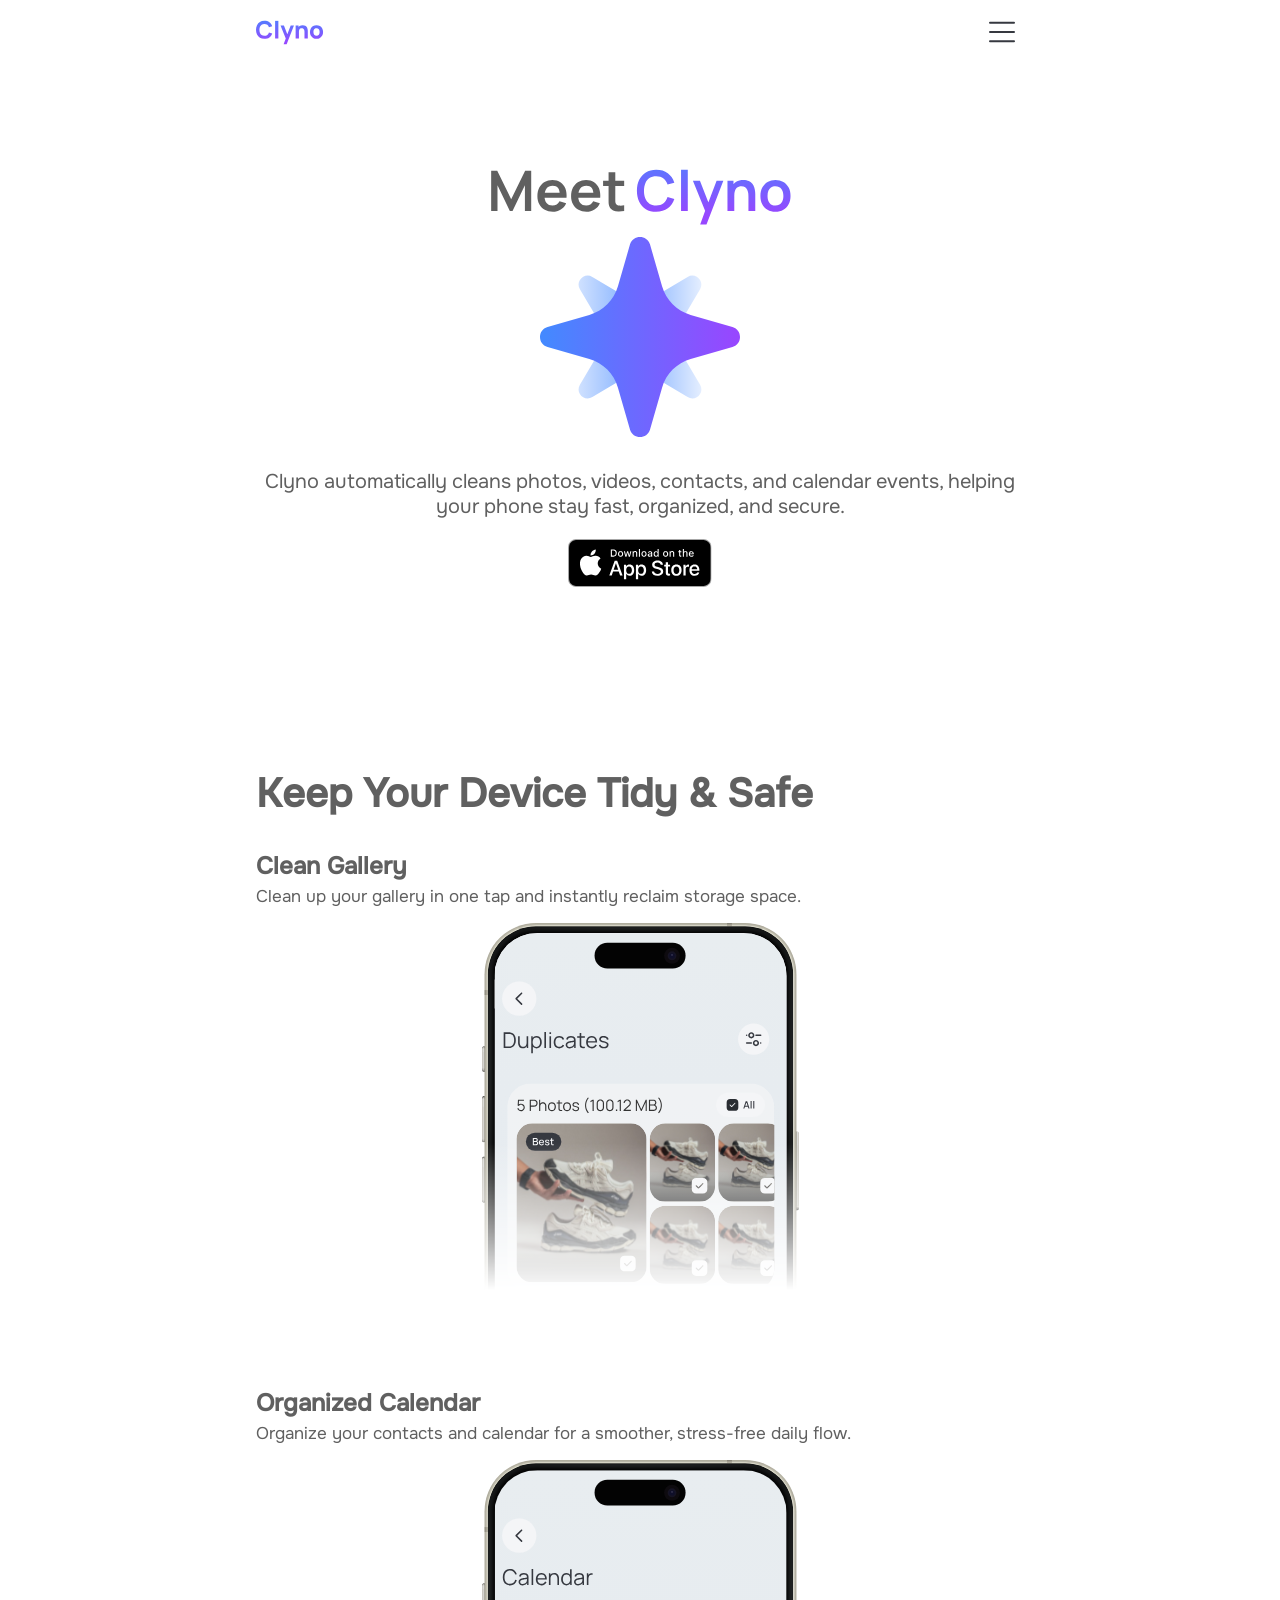
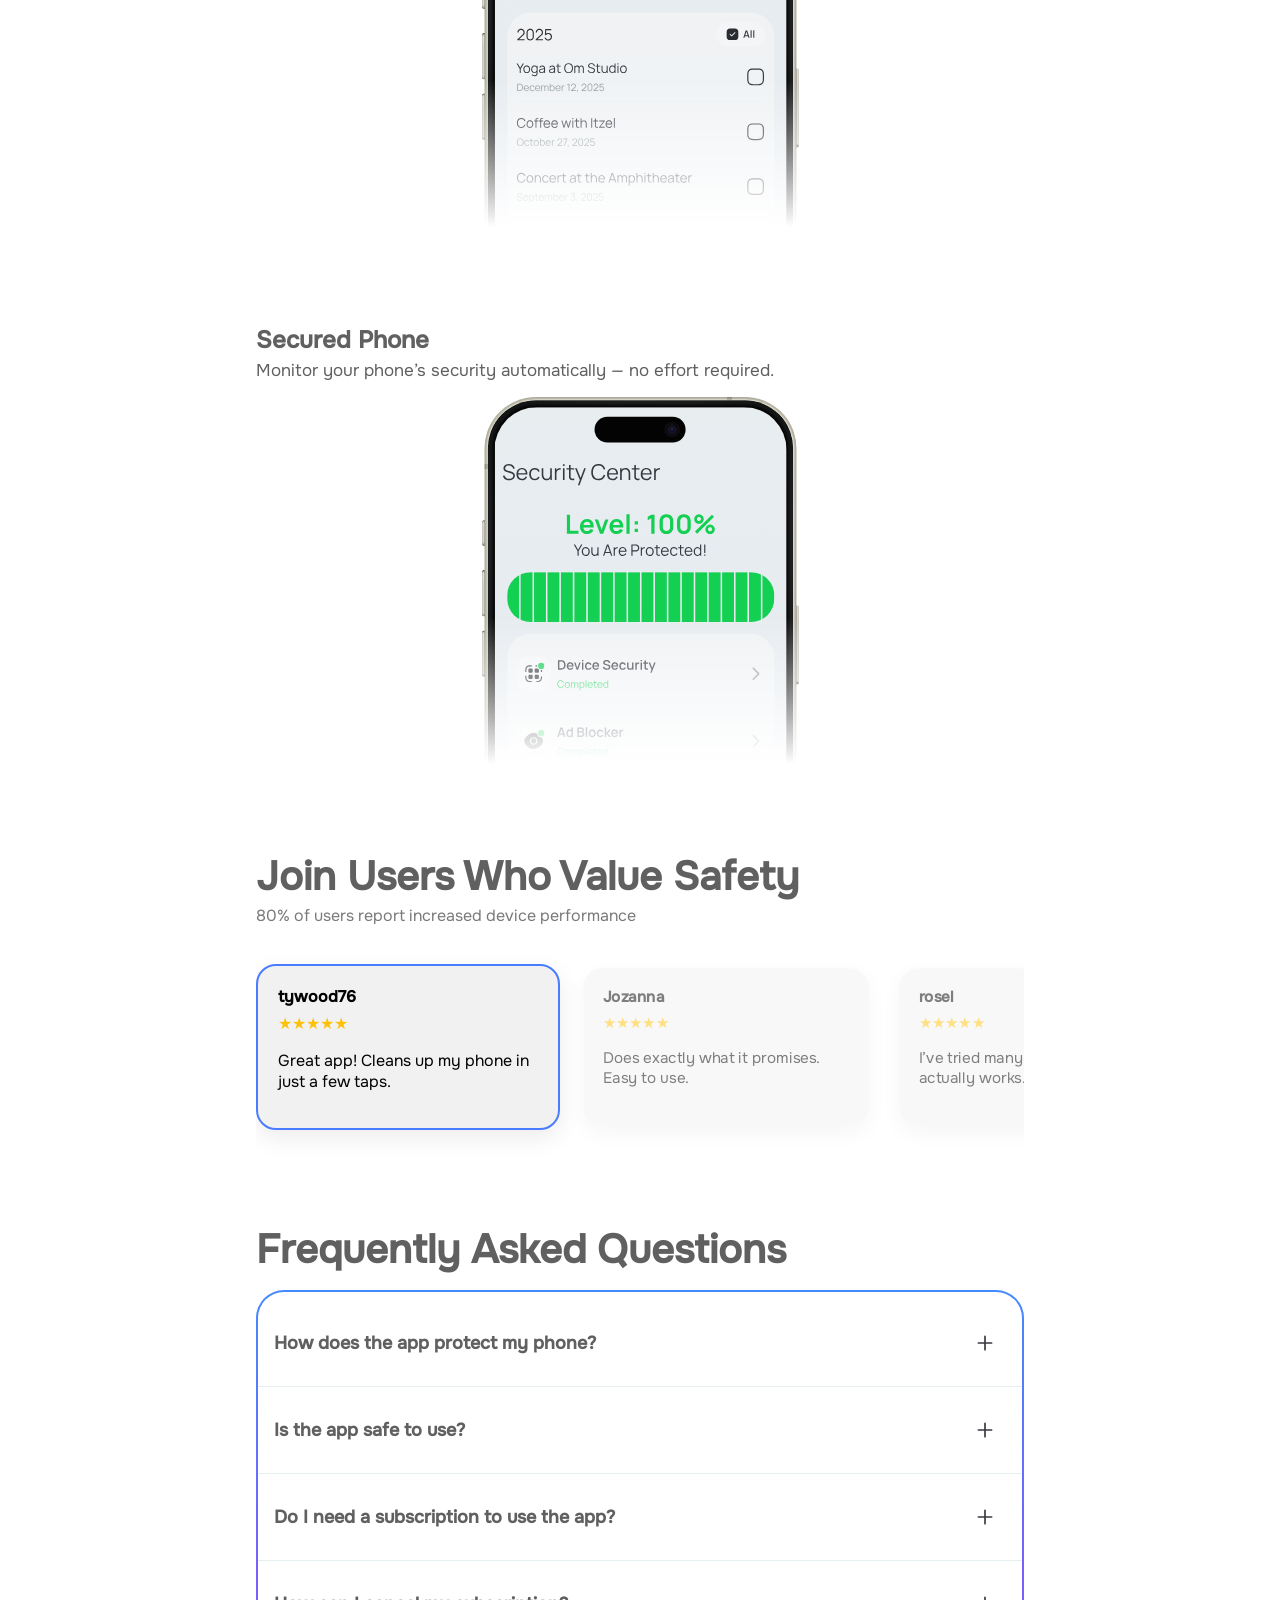
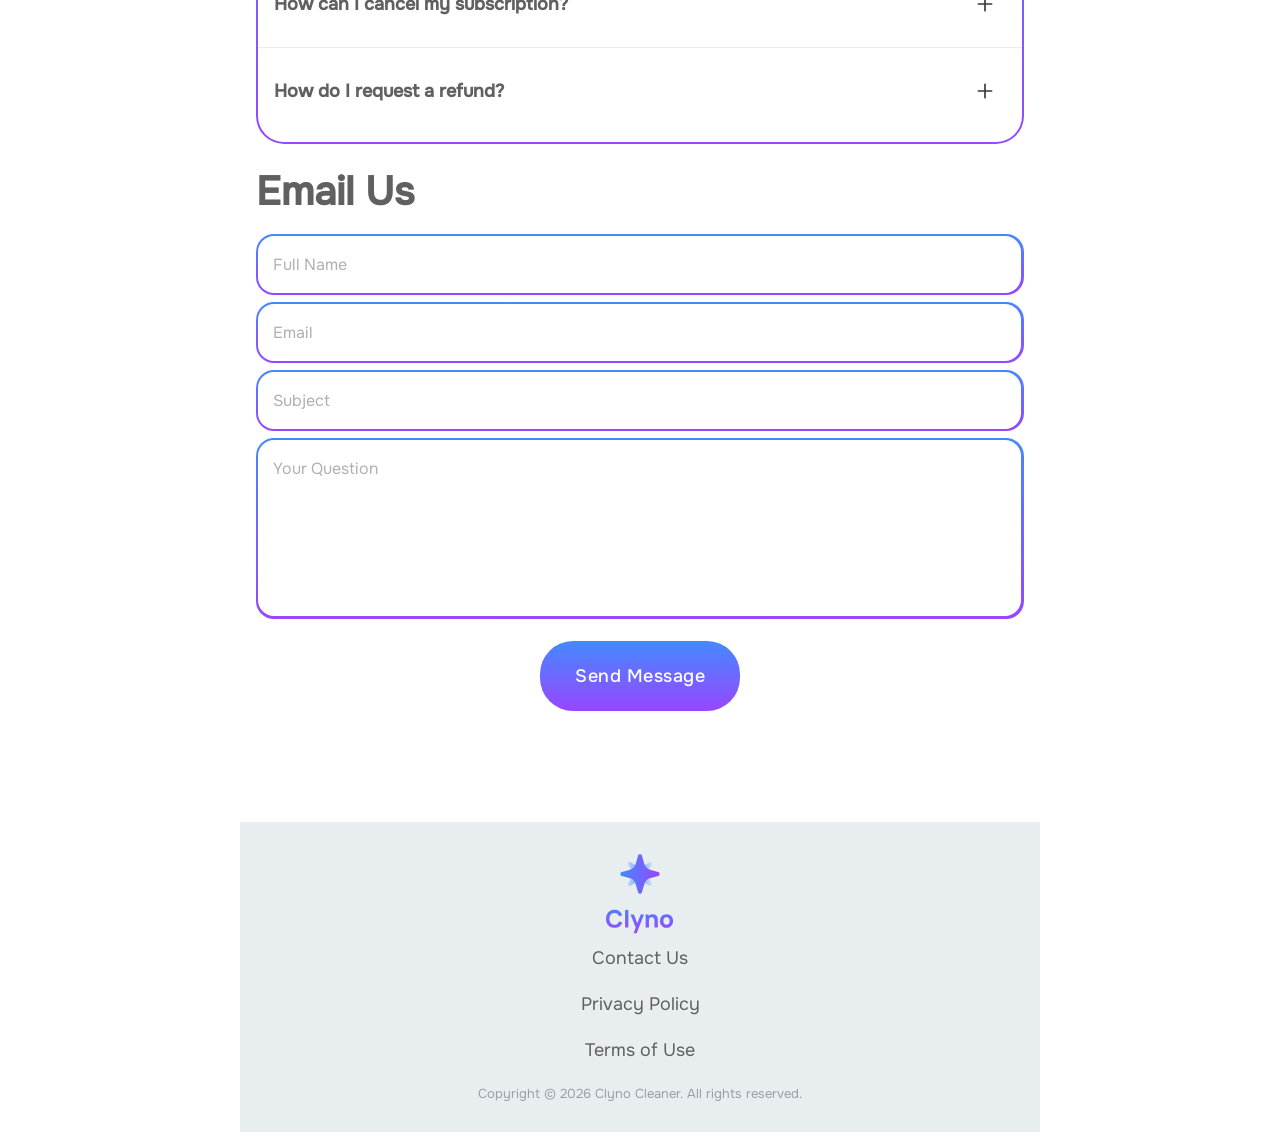
==== index.html @ b4e62237 "Add files via upload" ====
<!doctype html>
<html lang="en">

<head>
    <meta charset="UTF-8">
    <meta name="viewport"
        content="width=device-width, user-scalable=no, initial-scale=1.0, maximum-scale=1.0, minimum-scale=1.0">
    <meta http-equiv="X-UA-Compatible" content="ie=edge">
    <link rel="stylesheet" href="css/style.css">
    <title>Clyno</title>
    <link rel="icon" type="image/svg" href="assets/img/applogo_clyno.svg">
</head>

<body>
    <header class="header header-home">
        <div class="container">
            <div class="header-content">
                <a href="index.html" class="logo">
                    <img src="assets/img/Logo.svg" alt="logo">   
                </a>
                <div class="navigation-panel">
                    <nav class="nav">
                        <div class="nav-header">
                            
                          <span class="nav-cross" id="close-nav">
                                <img width="44" height="44" viewBox="0 0 44 44" fill="none"
                                                    src="assets/img/close-nav.svg">
                            </span>
                        </div>

                        <div class="nav-inner">
                            <ul class="nav-list">
                                <li><a href="#FAQ">Frequently Asked Questions</a></li>
                                <li><a href="#Informations">How Does It Work?</a></li>
                                <li><a href="#EmailUs">Contact Us</a></li>
                                <li><a href="clyno_privacy.html">Privacy Policy</a></li>
                                <li><a href="clyno_terms.html">Terms of Use</a></li>
                            </ul>
                        </div>
                    </nav>
                        <div class="nav-overlay" id="nav-overlay"></div>
                        <div class="nav-sandwich" id="nav-sandwich">
                        <img width="32" height="32" viewBox="0 0 32 32" fill="none"
                                src="assets/img/menu-icon-app.svg">
                        </div>
                </div>
            </div>
        </div>
    </header>
    
    <main class="main">
            <div class="container">
                <div class="main-content">
                    <div class="main-banner">
                        
                        <div class="main-banner-img">
                            <img src="assets/img/headline.svg" alt="iphone-img">
                            <img width="224" height="224" src="assets/img/icon-clyno.svg" alt="main-icon-img">
                        </div>
                        <p class="main-description">
                            Clyno automatically cleans photos, videos, contacts, and calendar events, helping your phone stay fast, organized, and secure.
                        </p>
                       <a href="#EmailUs"><img src="assets/img/Download_on_the_App_Store.svg" alt="iphone-img"></a>
                    </div>
                </div>
            </div>
        </main>
        
        <section class="info-bloсk" id="Informations">
            <div class="container">
                
                <div class="info-bloсk-content">
                    <h2 class="section-title">
                        Keep Your Device Tidy & Safe
                    </h2>
                    <div class="info-bloсk-list">                       
                        
                            <div class="info-bloсk-card-text">
                                <h3 class="section-subtitle">
                                    Clean Gallery
                                </h3>
                             Clean up your gallery in one tap and instantly reclaim storage space.
                            </div>
                        <div class="info-bloсk-card">
                            
                            <div class="image-info">
                                <img src="assets/img/iPhone-1.svg" alt="">
                            </div>
                        
                            
                        </div>
                                                                   
                    </div>
                </div>
            </div>
        </section>
<section class="info-bloсk">
            <div class="container">
                
                <div class="info-bloсk-content">
                    
                    <div class="info-bloсk-list">                       
                        
                            <div class="info-bloсk-card-text">
                                <h3 class="section-subtitle">
                                    Organized Calendar
                                </h3>
                             Organize your contacts and calendar for a smoother, stress-free daily flow.
                            </div>
                        <div class="info-bloсk-card">
                            
                            <div class="image-info">
                                <img src="assets/img/iPhone-2.svg" alt="img">
                            </div>
                        
                            
                        </div>
                                                                   
                    </div>
                </div>
            </div>
        </section>
<section class="info-bloсk">
            <div class="container">
                
                <div class="info-bloсk-content">
                    
                    <div class="info-bloсk-list">                       
                        
                            <div class="info-bloсk-card-text">
                                <h3 class="section-subtitle">
                                    Secured Phone
                                </h3>
                             Monitor your phone’s security automatically — no effort required.
                            </div>
                        <div class="info-bloсk-card">
                            
                            <div class="image-info">
                                <img src="assets/img/iPhone-3.svg" alt="img">
                            </div>
                        
                            
                        </div>
                                                                   
                    </div>
                </div>
            </div>
        </section>
    
    <section class="reviews">
  <div class="container">
    <h2 class="section-title center">Join Users Who Value Safety</h2>
    <p class="reviews-subtitle">80% of users report increased device performance</p>

    <div class="reviews-slider">
      <div class="review-card active">
        <div class="review-name">tywood76</div>
        <div class="review-stars">★★★★★</div>
        <p>Great app! Cleans up my phone in just a few taps.</p>
      </div>

      <div class="review-card">
        <div class="review-name">Jozanna</div>
        <div class="review-stars">★★★★★</div>
        <p>Does exactly what it promises. Easy to use.</p>
      </div>

      <div class="review-card">
        <div class="review-name">rosel</div>
        <div class="review-stars">★★★★★</div>
        <p>I’ve tried many cleaners — this one actually works.</p>
      </div>
    </div>
  </div>
</section>
    
    
       <section class="faq" id="FAQ">
            <div class="container">
                <div class="faq-content">
                    <h2 class="section-title">
                        Frequently Asked Questions
                    </h2>
                    <div class="faq-frame">
                    <div class="faq-list">
                        <div class="faq-el">
                            <div class="faq-el-head">
                                <div class="faq-el-head-text">
                                    How does the app protect my phone?
                                </div>
                                <div class="faq-el-head-itm">
                                    
                                  <span class="faq-el-head-itm-plus">
  <img src="assets/img/Component-plus.svg" alt="open">
</span>

<span class="faq-el-head-itm-minus">
  <img src="assets/img/Component-minus.svg" alt="close">
</span>
                                    
                                </div>
                            </div>
                            <div class="faq-el-body">
                                <p class="faq-el-text">
                                    It helps protect you from malicious websites, trackers, phishing links, and scam messages. It can also block ads, filter suspicious SMS, and alert you if your email appears in known data leaks.
                                </p>
                            </div>
                        </div>
                        <div class="faq-el">
                            <div class="faq-el-head">
                                <div class="faq-el-head-text">
                                    Is the app safe to use?
                                </div>
                                <div class="faq-el-head-itm">
                                    
                                    <span class="faq-el-head-itm-plus">
  <img src="assets/img/Component-plus.svg" alt="open">
</span>

<span class="faq-el-head-itm-minus">
  <img src="assets/img/Component-minus.svg" alt="close">
</span>
                                    
                                </div>
                            </div>
                            <div class="faq-el-body">
                                <p class="faq-el-text">
                                    AdBlock reduces ads and trackers while you browse (usually in Safari and supported apps). This can make pages load faster, use less data, and feel cleaner overall.
                                </p>
                            </div>
                        </div>
                        
                        <div class="faq-el">
                            <div class="faq-el-head">
                                <div class="faq-el-head-text">
                                    Do I need a subscription to use the app?
                                </div>
                                <div class="faq-el-head-itm">
                                    
                                    <span class="faq-el-head-itm-plus">
  <img src="assets/img/Component-plus.svg" alt="open">
</span>

<span class="faq-el-head-itm-minus">
  <img src="assets/img/Component-minus.svg" alt="close">
</span>
                                    
                                </div>
                            </div>
                            <div class="faq-el-body">
                                <p class="faq-el-text">
                                    Web Shield uses secure DNS to block known dangerous or fraudulent domains before they load. This adds an extra layer of protection against phishing sites, malware pages, and tracking—often across more apps than a standard browser-only blocker.
                                </p>
                            </div>
                        </div>

                        <div class="faq-el">
                            <div class="faq-el-head">
                                <div class="faq-el-head-text">
                                   How can I cancel my subscription?
                                </div>
                                <div class="faq-el-head-itm">
                                    
                                    <span class="faq-el-head-itm-plus">
  <img src="assets/img/Component-plus.svg" alt="open">
</span>

<span class="faq-el-head-itm-minus">
  <img src="assets/img/Component-minus.svg" alt="close">
</span>
                                    
                                </div>
                            </div>
                            <div class="faq-el-body">
                                <p class="faq-el-text">
                                    Yes. It provides practical tips like reducing background activity, adjusting location and notification settings, optimizing brightness, and checking which apps drain battery the most—so you can improve battery life without sacrificing usability.
                                </p>
                            </div>
                        </div>
                        
                        <div class="faq-el">
                            <div class="faq-el-head">
                                <div class="faq-el-head-text">
                                    How do I request a refund?
                                </div>
                                <div class="faq-el-head-itm">
                                    
                                    <span class="faq-el-head-itm-plus">
  <img src="assets/img/Component-plus.svg" alt="open">
</span>

<span class="faq-el-head-itm-minus">
  <img src="assets/img/Component-minus.svg" alt="close">
</span>
                                    
                                </div>
                            </div>
                            
                            <div class="faq-el-body">
                                <p class="faq-el-text">
                                    The SMS filter detects patterns commonly used in scam texts (phishing links, fake delivery notices, urgent payment requests) and moves suspicious messages to a separate folder or marks them as spam. You stay in control and can review anything filtered to avoid missing important messages.
                                </p>
                            </div>
                        </div>
                        
                    </div>
                        </div>
                </div>
            </div>
        </section>
        
        <section class="form-block" id="EmailUs">
            <div class="container">
                <h2 class="section-title-forms">
                    Email Us
                </h2>
                
                <form action="https://api.web3forms.com/submit" class="form" method="POST">
                    <input type="hidden" name="access_key" value="e2d51419-b188-4bff-a0ec-0d081d040e4e">
                    <input type="hidden" name="redirect" value="https://web3forms.com/success" />
                    <div class="form-group">
                        <input type="text" name="name" placeholder="Full Name" required>
                    </div>
                    <div class="form-group">
                        <input type="email" name="email" placeholder="Email" required>
                    </div>
                    <div class="form-group">
                        <input type="text" name="title" placeholder="Subject" required>
                    </div>
                    <div class="form-group">
                        <textarea name="description" placeholder="Your Question" required></textarea>
                    </div>
                    <div class="form-button">
                        <button type="submit">Send Message</button>
                    </div>
                </form>
                
            </div>
        </section>
        
        <footer class="footer">
            <div class="container-footer">
                <div class="footer-content">
                    <a href="index.html" class="logo">
                        <img src="assets/img/applogo_clyno.svg" alt="logo">
                        
                    </a>
                    <a href="index.html" class="logo">
                    <img src="assets/img/Logo.svg" alt="logo">
                        </a>
                    <nav class="footer-nav">
                        <ul class="footer-list">
                            <li><a href="#form">Contact Us</a></li>
                            <li><a href="clyno_privacy.html">Privacy Policy</a></li>
                            <li><a href="clyno_terms.html">Terms of Use</a></li>
                        </ul>
                    </nav>
                    
                </div>
                <div class="copy-text">
                    Copyright © <script>document.write(new Date().getFullYear());</script> Clyno Cleaner. All rights reserved.
                </div>
            </div>
        </footer>
        
    


    <script src="https://code.jquery.com/jquery-3.7.1.js"
        integrity="sha256-eKhayi8LEQwp4NKxN+CfCh+3qOVUtJn3QNZ0TciWLP4=" crossorigin="anonymous"></script>
    <script src="https://web3forms.com/client/script.js" async defer></script>
    <script src="js/main.js"></script>
</body>
</html>
---- css/style.css ----
@import "../assets/font/stylesheet.css";

@font-face {
  font-family: 'Onest';
  src: url('../assets/font/Onest-Regular.woff2') format('woff2');
  font-weight: 400;
  font-style: normal;
}

@font-face {
  font-family: 'Onest';
  src: url('../assets/font/Onest-Medium.woff2') format('woff2');
  font-weight: 500;
  font-style: normal;
}

h1, h2, h3, h4, h5, h6, .main-title, .section-title {
    font-weight: 700; 
}

p, span, li, a, input, textarea {
    font-weight: 400; 
}

:root {
  --color-primary: #FFFFFF;

}

*{
  padding: 0;
  text-decoration: none;
  list-style-type: none;
  outline: none;
  border: none;
  font-family: "Onest", sans-serif;
}

body{
  
}

html, body {
  font-family: "Onest", sans-serif;
  -webkit-font-smoothing: antialiased;
  -moz-osx-font-smoothing: grayscale;
}

.container{
  max-width: 768px;
  padding: 0 16px;
  margin: 0 auto;
}

.header{
  width: 100%;
  position: fixed;
  left: 0;
  top: 0;
  padding: 10px 0;
  z-index: 10;
  transition: .3s;
}

.header.header-home.scroll{
  
  box-shadow: 0px 15px 50px -12px rgba(0, 0, 0, 0.1);
}

.header.scroll{
  background: #fff;
  box-shadow: 0px 15px 50px -12px rgba(0, 0, 0, 0.1);
}

.header-content{
  display: flex;
  justify-content: space-between;
}

.logo{
  color: white;
  display: flex;
  gap: 8px;
  align-items: center;
}

.logo img{
  display: block;
  width="44"; 
    height="44";
}

.nav {
  position: fixed;
  top: 0;
  right: 0;
  width: 75%;
  max-width: 380px;
  height: 100vh;
  background: linear-gradient(180deg, #4489FF, #9747FF);
  z-index: 1001;
  transform: translateX(100%);
  transition: transform 0.3s ease;
}

.nav-inner {
    padding: 250px 20px;
    text-align: center;
}


.nav.active {
    transform: translateX(0);
    }

.nav-header {
    display: flex;
    align-items: center;
    justify-content: space-between;
    padding: 16px 20px;
    }

.nav-cross {
    background: none;
    border: none;
    padding: 0;
    cursor: pointer;
}

.nav-cross img {
    width: 32px;
    height: 32px;
}

.nav .primary-btn{
  width: 246px;
  height: 60px;
  font-size: 14px;
  font-style: normal;
  font-weight: 500;
  line-height: 24px;
  text-transform: uppercase;
  border-radius: 20px;
}

.nav-list {
    text-align: left;
    list-style: none;
    padding: 0;
    margin: 0;
}

.nav-list li {
    margin-bottom: 24px;
}

.nav-list a {
    font-size: 24px;
    color: #ffffff;
    text-decoration: none;
}

.nav-sandwich{
  display: flex;
  justify-content: center;
  align-items: center;
  width: 44px;
  height: 44px;
}

.nav-overlay {
  position: fixed;
  inset: 0;
  background: rgba(0, 0, 0, 0.45);
  z-index: 1000;
  opacity: 0;
  visibility: hidden;
  transition: opacity 0.3s ease;
}

.nav-overlay.active {
  opacity: 1;
  visibility: visible;
}

.main {
  position: relative;
  display: flex;
  align-items: center;
  background: var(--color-primary);
  width: 100%;
  height: 82vh;
}

.main-title{
  font-size: 40px;
  font-style: normal;
  font-weight: 700;
  line-height: 40px;
  color: #31515D;
  margin: 60px 10px 16px;
}

.main-description{
  color: #606060;
  font-size: 20px;
  font-style: normal;
  font-weight: 400;
  line-height: normal;
  text-align: center;
}

.main-banner{
  display: flex;
  flex-direction: column;
  align-items: center;
}

.main-banner-img{
 
}

.main-banner-img img{
  display: block;
  width: 100%;
}
.info-bloсk{
    position: relative;
    padding: 28px 0;
    background-color: #FFFFFF;
}

.info-bloсk-list{
  display: flex;
  flex-direction: column;
  gap: 16px;
  margin-top: 32px;
}

.info-bloсk-card{
  
  display: flex;
  flex-direction: column;
  align-items: center;
  max-width: 370px;
  margin: 0 auto;
}

@media (max-width: 768px) {
  .info-bloсk-card {
    max-width: none;   
    margin: 0; 
  }
}


.info-bloсk-card-text{
  color: #606060;
  text-align: left;
  font-size: 17px;
  font-style: normal;
  font-weight: 400;
  line-height: normal;
}

.main-banner-img img{
  display: block;
  width: 100%;
}



.image-info img{
 -webkit-mask-image: linear-gradient(
    to top,
    transparent 0%,
    black 40%
  );
  mask-image: linear-gradient(
    to top,
    transparent 0%,
    black 40%
  );
}

.section-title {
  color: #606060;
  text-align: left;
  font-size: 40px;
  font-style: normal;
  font-weight: 700;
  line-height: 40px;
  margin: 0 auto;
}

.section-subtitle {
  color: #606060;
  text-align: left;
  font-size: 24px;
  font-style: normal;
  font-weight: 700;
  line-height: 40px;
  margin: 0;
}

.section-title-forms{
  width: 100%;
  color: #606060;
  text-align: left;
  font-size: 40px;
  font-style: normal;
  font-weight: 700;
  line-height: 40px;
  margin: 0 auto;
}

.section-title-forms-fql{
  color: #606060;
  text-align: left;
  font-size: 40px;
  font-style: normal;
  font-weight: 700;
  line-height: 40px;
  margin: 0 auto;
}

.reviews {
  padding: 60px 0;
}

.reviews-subtitle {
  text-align: left;
  color: #7a7a7a;
  margin-top: 8px;
  margin-bottom: 8px;
}

.reviews-slider {
  display: flex;
  gap: 16px;
  overflow-x: auto;
  scroll-snap-type: x mandatory;
  -webkit-overflow-scrolling: touch;
  padding: 30px 0;
}

.reviews-slider::-webkit-scrollbar {
  display: none;
}

.review-card {
  min-width: 260px;
  max-width: 270px;
  background: #e2e2e27d;
  border-radius: 20px;
  padding: 20px;
  box-shadow: 0 8px 24px rgba(0,0,0,.08);
  opacity: .5;
  transform: scale(.95);
  transition: .3s ease;
  scroll-snap-align: center;
  cursor: pointer;
}

.review-card.active {
  opacity: 1;
  transform: scale(1);
  border: 2px solid #4a7cff;
}

.review-name {
  font-weight: 600;
}

.review-stars {
  color: #FFC107;
  margin: 6px 0;
}


.faq{
    position: relative;
    padding: 10px 0px 0px;
}

.faq-el-text{
  max-width: 100%;
  color: #606060;
  font-size: 18px;
  font-style: normal;
  font-weight: 400;
  line-height: 22px;
  margin: 16px 0;
}

.faq-el-text:last-child{
  margin-bottom: 0;
}


.faq-frame {
  position: relative;
  padding: 2px; 
  border-radius: 28px;
  background: linear-gradient(180deg, #4489FF, #9747FF);
  margin-top: 20px;
}

.faq-list {
  background: #ffffff;
  border-radius: 26px;
  padding: 8px 0;
  
}


.faq-el {
  padding: 22px 16px;
  cursor: pointer;
}

/* линия между элементами */
.faq-el:not(:last-child) {
  border-bottom: 1px solid #e6eef2;
}

.faq-el-head{
  display: flex;
  justify-content: space-between;
  align-items: center;
  overflow: hidden;
}

.faq-el-body{
  display: none;
}

.faq-el-head-text{
  color: #606060;
  font-size: 18px;
  font-weight: 600;
  line-height: 22px;
}

@media (max-width: 768px) {
  .faq-el-head-text {
    max-width: 300px;
  }
}

.faq-el-head-itm{
  display: flex;
  justify-content: center;
  align-items: center;
  width: 42px;
  height: 42px;
  background: var(--color-primary);
  border-radius: 8.1px;
}

.faq-el.active .faq-el-head-itm{
  background: var(--color-primary);
}

.faq-el-head-itm-minus{
  display: none;
}


.faq-el.active .faq-el-head-itm-plus{
  display: none;
}

.faq-el.active .faq-el-head-itm-minus{
  display: block;
}

.faq-el-head-itm img{
  width: 20px;
  height: 20px;
  display: block;
}

.faq-el {
  cursor: pointer;
}

.faq-el.active .faq-el-body{
  margin-top: 8px;
}

.form-block {
    padding: 28px 0;
   
}

.form {
    display: flex;
    flex-direction: column;
    gap: 7px;
    padding: 8px 0px;
    border-radius: 22px;
    margin-top: 14px;
}

.form-group {
  padding: 2px; 
  border-radius: 18px;
  background: linear-gradient(180deg, #4489FF, #9747FF);
}


.form-group input{
   width: 96%;
  border-radius: 16px;
  background: #ffffff;
  padding: 18px 15px 18px 15px;
  font-size: 16px;
  color: #606060;
  border: none;
  outline: none;
  resize: none; 
}
.form-group textarea {
  width: 96%;
  border-radius: 16px;
  background: #ffffff;
  padding: 18px 15px 18px 15px;
  font-size: 16px;
  color: #606060;
  border: none;
  outline: none;
  resize: none;
  margin-bottom: -4px;
}



.form-group textarea {
    height: 140px;
}

.form-group input::placeholder,
.form-group textarea::placeholder {
  color: #b0b0b0;
  padding: 0;
}


.form-group:focus-within {
  background: linear-gradient(180deg, #4489FF, #9747FF);
}


.form-button button {
  background: linear-gradient(180deg, #4489FF, #9747FF);
    display: flex;
  justify-content: center;
  align-items: center;
  height: 60px;
  padding: 35px;
  color: #FFFFFF;
  font-size: 18px;
  font-weight: 500;
  line-height: 18px;
  letter-spacing: 0.5px;
  text-align: center;
  border-radius: 33px;
  margin: 15px auto;
}

.container-footer{
  max-width: 768px;
  padding: 30px 16px;
  margin: 0 auto;
  background-color: #E8EDF0;
}

.footer-content{
  display: flex;
  flex-direction: column;
  align-items: center;
  gap: 13px;
}

.logo-footer{
 color: black !important;
}

.black{
  color: black !important;
}


.footer {
  padding-top: 60px;
}

.footer-content {
  text-align: center;
}

.footer-nav a {
  color: #7a7a7a;
  font-size: 14px;
}

.copy-text {
  color: #9aa0a6;
  font-size: 13px;
  text-align: center;
}

.footer-list{
    text-align: center;
    list-style: none;
    padding: 0;
    margin: 0;
}

.footer-list li {
    margin-bottom: 24px;
}

.footer-list a {
    font-size: 18px;
    color: #606060;
    text-decoration: none;
}

@media (max-width:380px){
  .main-banner-img {
    max-width: 190px;
  }

  .section-title {
    font-size: 28px;
  }

  .section-title-forms,
  .section-title-forms-fql {
    font-size: 28px;
  }
}

@media (max-width:430px){
.form-group input, 
    .form-group textarea{
    width: 92%
    }
}

@media (max-width:390px){
.form-group input, 
    .form-group textarea{
    width: 91%
    }
}

@media (max-width:375px){
.form-group input, 
    .form-group textarea{
    width: 90.5%
    }
}
@media (min-width: 1024px) {
  .reviews-slider {
    overflow-x: scroll;     /* важно! */
    overflow-y: hidden;
    scrollbar-width: none;
  }

  .reviews-slider::-webkit-scrollbar {
    display: none;
  }

  .review-card {
    
    cursor: pointer;
    transition: .3s ease;
  }

  .review-card:not(.active) {
    opacity: .5;
    transform: scale(.95);
  }

  .review-card.active {
    opacity: 1;
    transform: scale(1);
    border: 2px solid #4a7cff;
  }
}

.section-title--info{
  text-align: center;
  margin-bottom: 32px;
}

.wrapper{
  overflow: hidden;
  padding-top: 94px;
}

.wrapper-home{
  padding: 0;
}

.container-privacy-policy{
  max-width: 768px;
  padding: 0 16px;
  margin: 0 auto;
  color: #606060;
}
.container-terms-of-use{
  max-width: 768px;
  padding: 0 16px;
  margin: 0 auto;
  color: #606060;
}
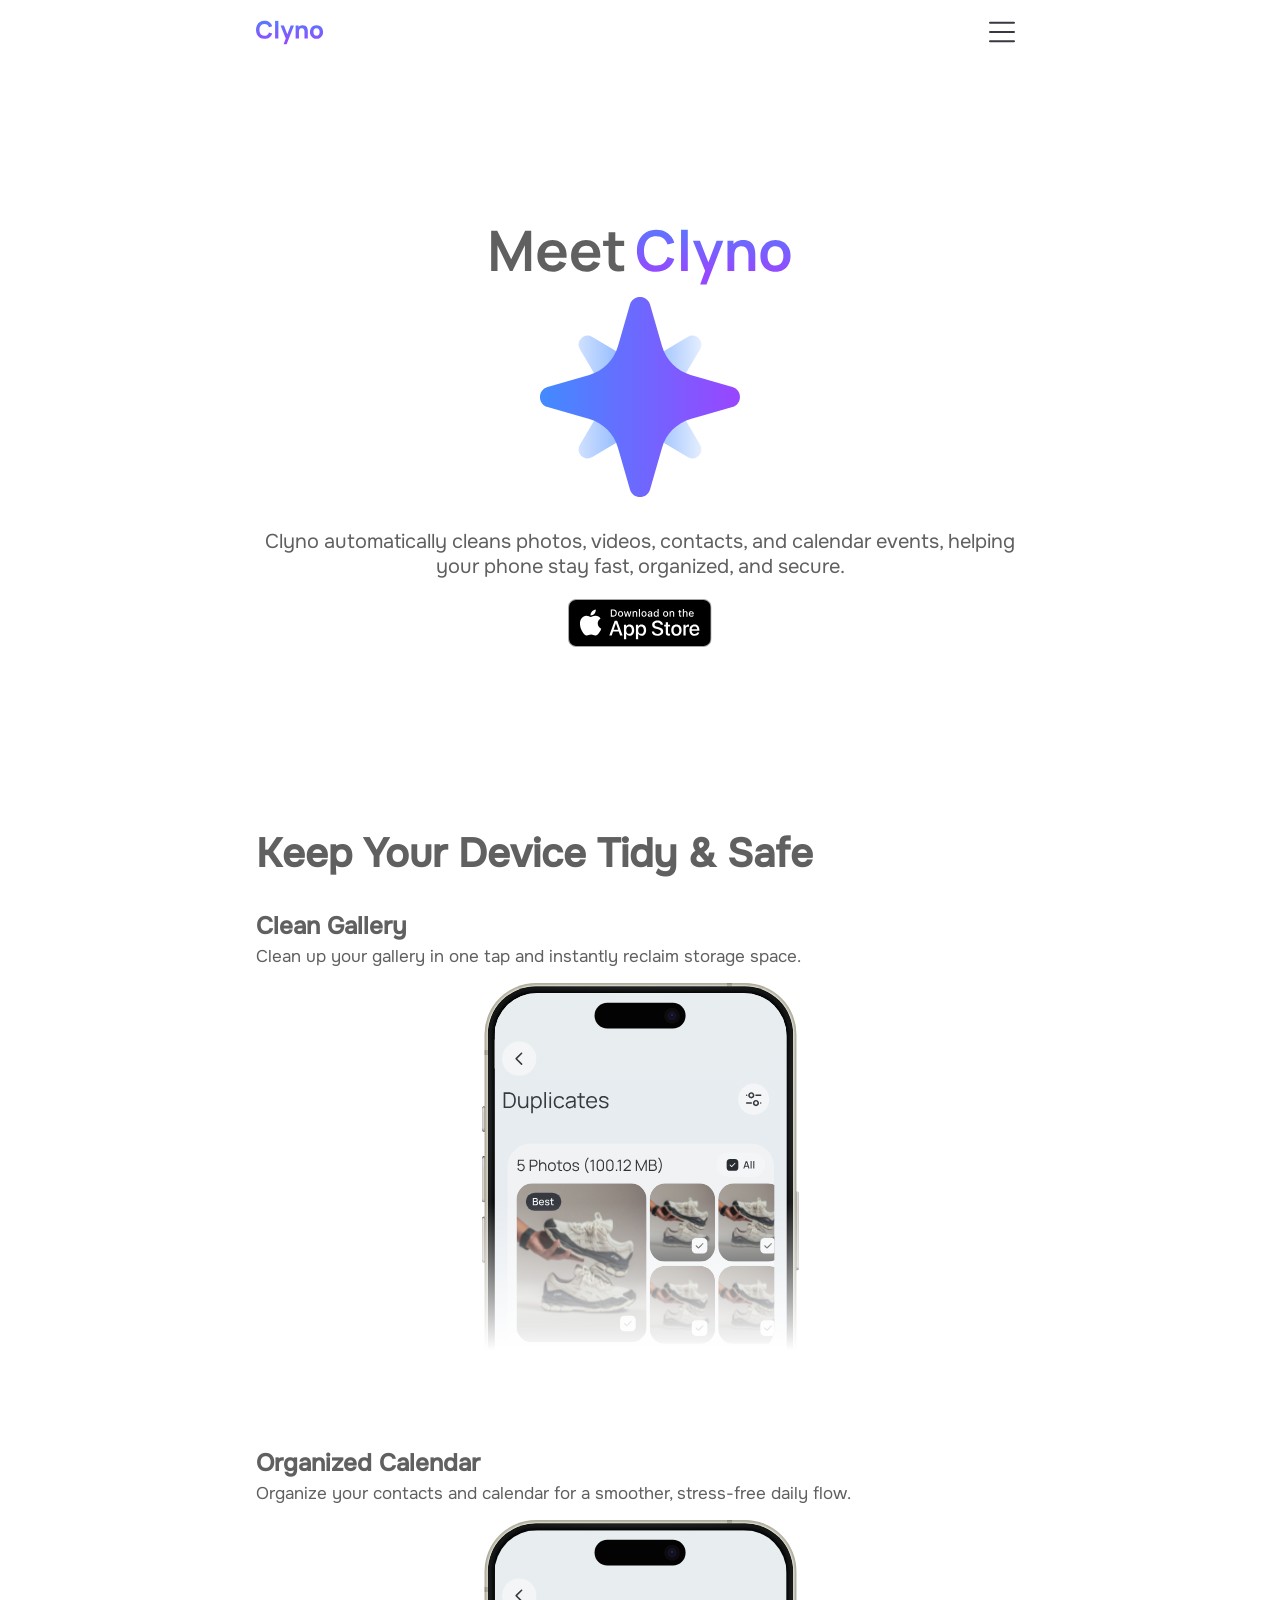
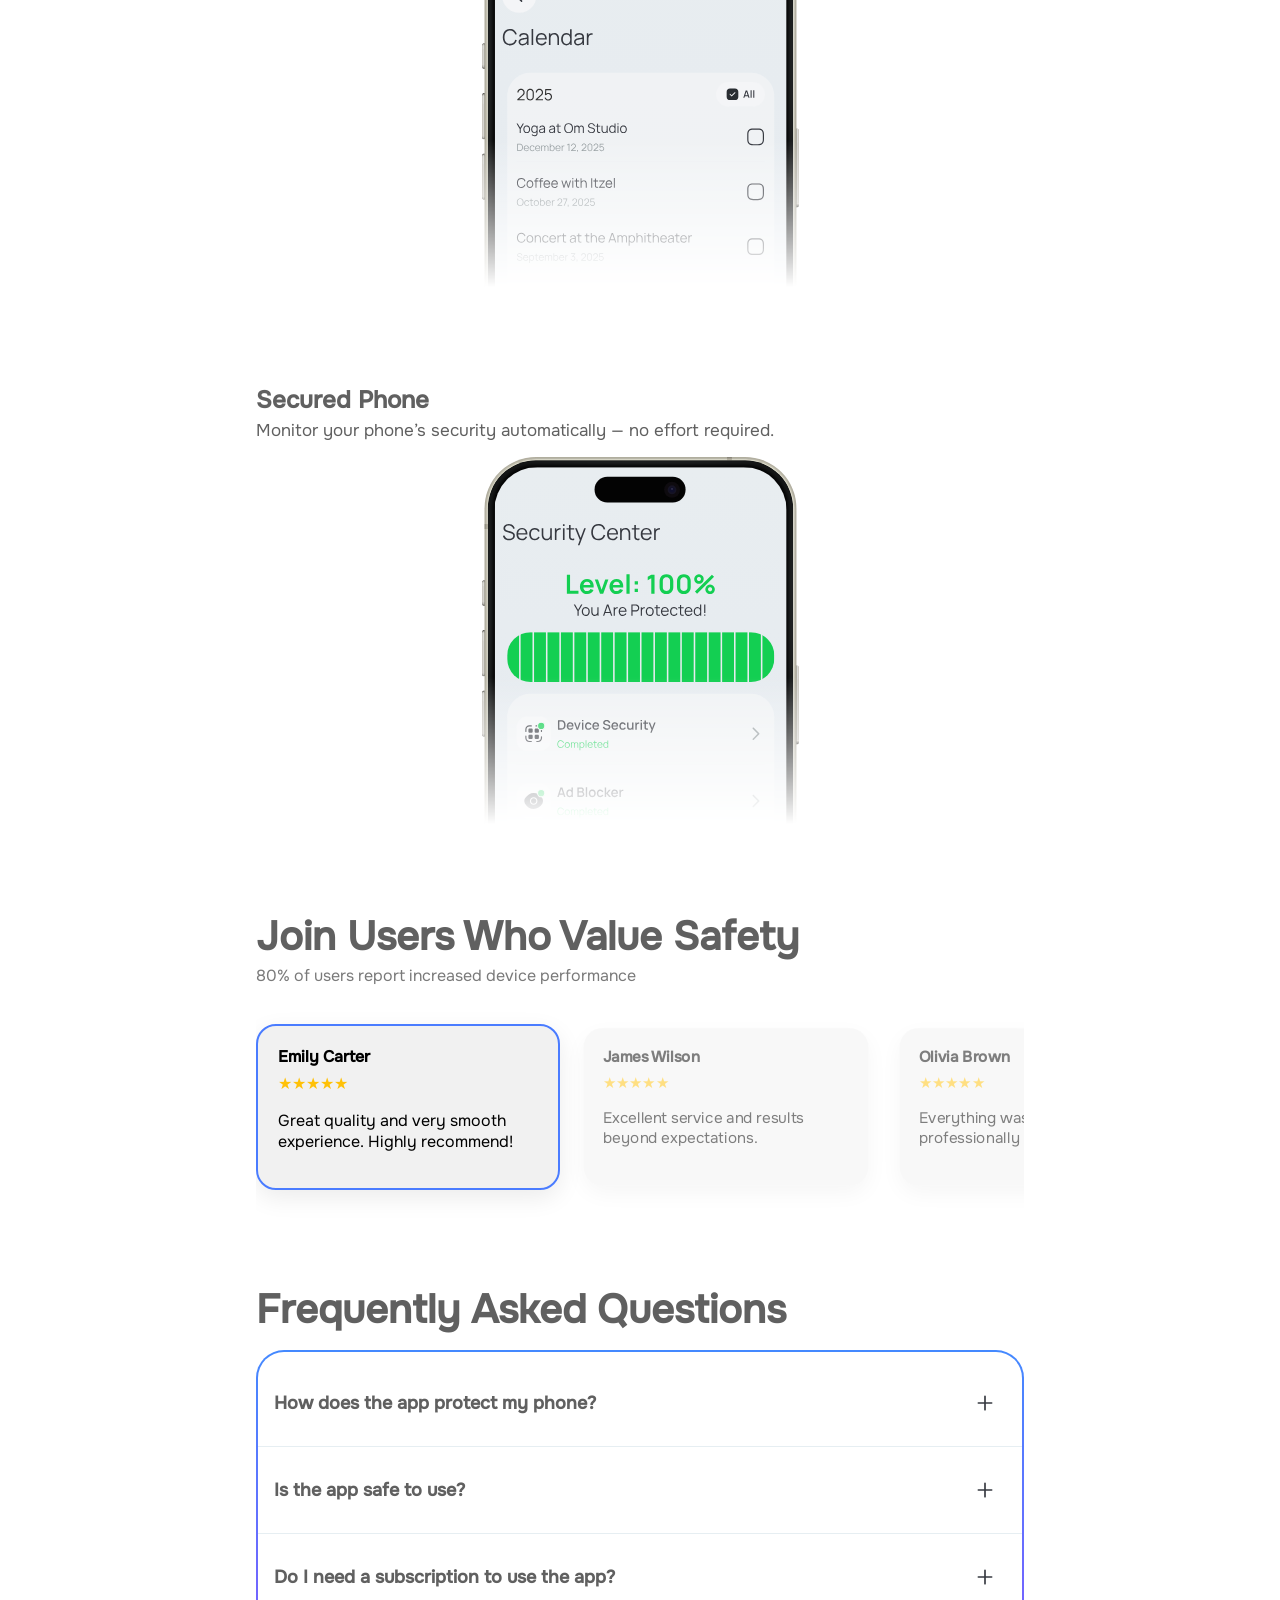
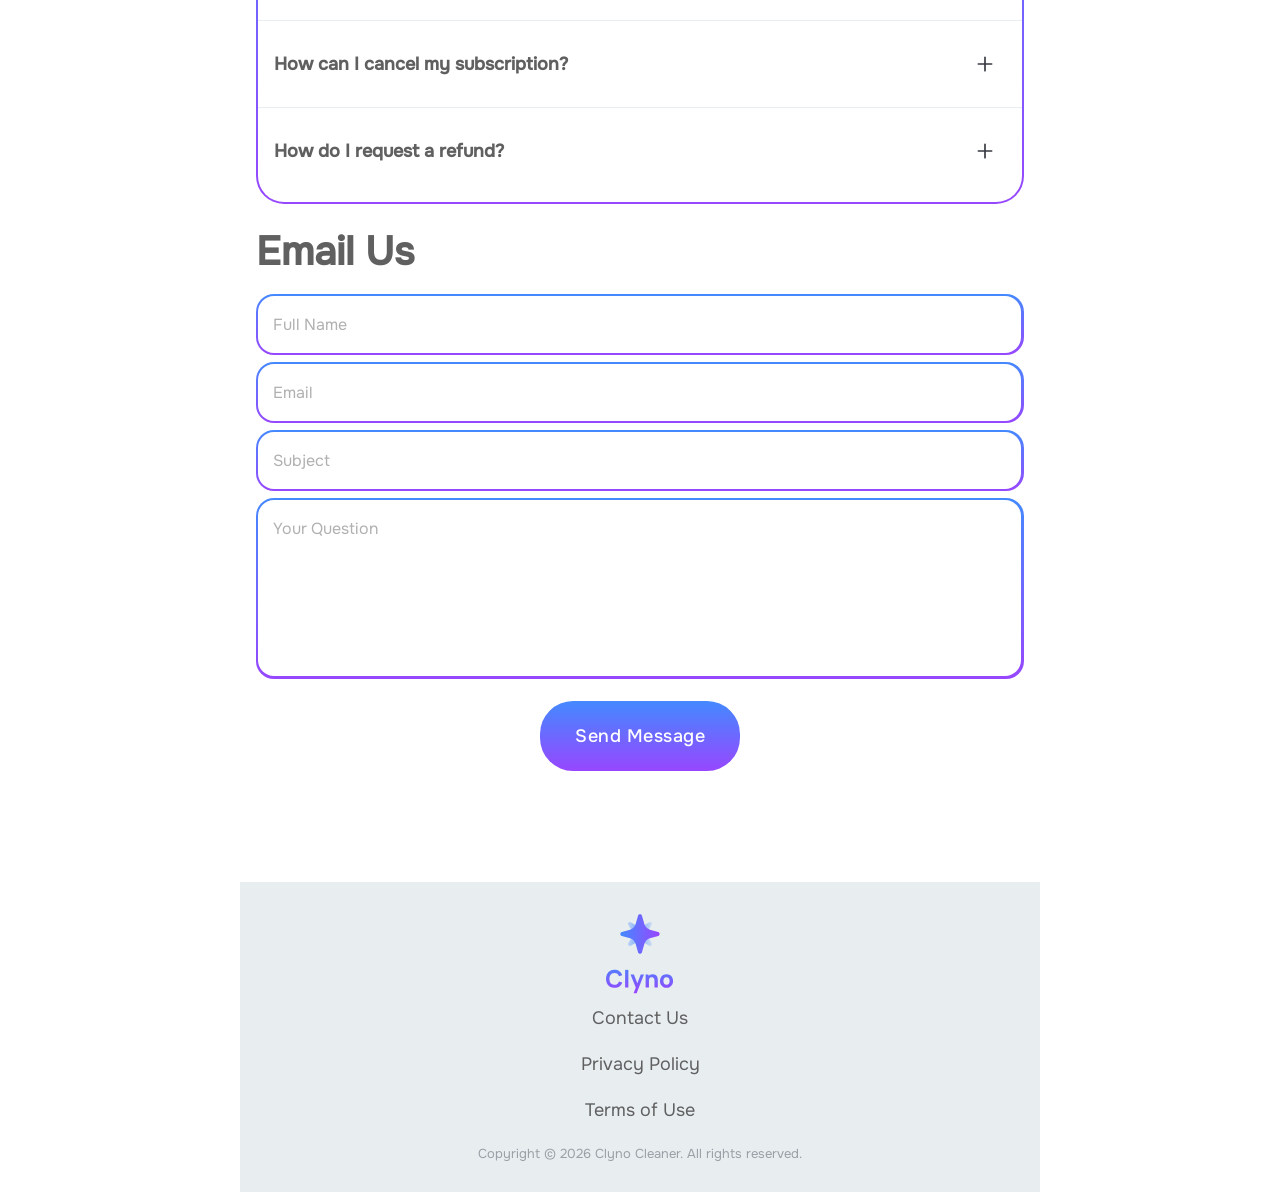
==== commit fea71355: "Revise reviews and FAQ content in index.html Updated user reviews and FAQ responses for clarity and " ====
--- a/index.html
+++ b/index.html
@@ -154,21 +154,21 @@
 
     <div class="reviews-slider">
       <div class="review-card active">
-        <div class="review-name">tywood76</div>
+        <div class="review-name">Emily Carter</div>
         <div class="review-stars">★★★★★</div>
-        <p>Great app! Cleans up my phone in just a few taps.</p>
+        <p>Great quality and very smooth experience. Highly recommend!</p>
       </div>
 
       <div class="review-card">
-        <div class="review-name">Jozanna</div>
+        <div class="review-name">James Wilson</div>
         <div class="review-stars">★★★★★</div>
-        <p>Does exactly what it promises. Easy to use.</p>
+        <p>Excellent service and results beyond expectations.</p>
       </div>
 
       <div class="review-card">
-        <div class="review-name">rosel</div>
+        <div class="review-name">Olivia Brown</div>
         <div class="review-stars">★★★★★</div>
-        <p>I’ve tried many cleaners — this one actually works.</p>
+        <p>Everything was easy, clear, and professionally done.</p>
       </div>
     </div>
   </div>
@@ -202,7 +202,7 @@
                             </div>
                             <div class="faq-el-body">
                                 <p class="faq-el-text">
-                                    It helps protect you from malicious websites, trackers, phishing links, and scam messages. It can also block ads, filter suspicious SMS, and alert you if your email appears in known data leaks.
+                                   The app protects your phone by constantly monitoring it for potential threats, blocking malicious websites and apps, and warning you about suspicious activity. It helps keep your personal data safe, improves overall security, and ensures your device runs smoothly without unnecessary risks.
                                 </p>
                             </div>
                         </div>
@@ -225,7 +225,7 @@
                             </div>
                             <div class="faq-el-body">
                                 <p class="faq-el-text">
-                                    AdBlock reduces ads and trackers while you browse (usually in Safari and supported apps). This can make pages load faster, use less data, and feel cleaner overall.
+                                    Yes, the app is safe to use. It follows strict security and privacy standards, does not access personal data without permission, and works in the background to protect your device without affecting performance.
                                 </p>
                             </div>
                         </div>
@@ -249,7 +249,7 @@
                             </div>
                             <div class="faq-el-body">
                                 <p class="faq-el-text">
-                                    Web Shield uses secure DNS to block known dangerous or fraudulent domains before they load. This adds an extra layer of protection against phishing sites, malware pages, and tracking—often across more apps than a standard browser-only blocker.
+                                   It depends on the features you want. The app can be used for free with basic protection, but a subscription may be required to unlock advanced features and premium support.
                                 </p>
                             </div>
                         </div>
@@ -273,7 +273,7 @@
                             </div>
                             <div class="faq-el-body">
                                 <p class="faq-el-text">
-                                    Yes. It provides practical tips like reducing background activity, adjusting location and notification settings, optimizing brightness, and checking which apps drain battery the most—so you can improve battery life without sacrificing usability.
+                                    To cancel your subscription, go to your account settings in the app, find the “Subscriptions” or “Billing” section, and select “Cancel Subscription.” Follow the on-screen instructions to complete the cancellation. You may also be able to cancel through the app store (Apple App Store) that you used to subscribe. If you need help, contact customer support.
                                 </p>
                             </div>
                         </div>
@@ -298,7 +298,7 @@
                             
                             <div class="faq-el-body">
                                 <p class="faq-el-text">
-                                    The SMS filter detects patterns commonly used in scam texts (phishing links, fake delivery notices, urgent payment requests) and moves suspicious messages to a separate folder or marks them as spam. You stay in control and can review anything filtered to avoid missing important messages.
+                                    To request a refund, go to the Support or Help section in the app or on the website, then submit a refund request with your order or subscription details and a brief reason for the request. If you purchased through the Apple App Store, you may need to request the refund directly through your app store account purchase history. Follow the instructions provided there to submit your request. If you need help, contact customer support for assistance.
                                 </p>
                             </div>
                         </div>
@@ -316,7 +316,7 @@
                 </h2>
                 
                 <form action="https://api.web3forms.com/submit" class="form" method="POST">
-                    <input type="hidden" name="access_key" value="e2d51419-b188-4bff-a0ec-0d081d040e4e">
+                    <input type="hidden" name="access_key" value="c76c38e9-58e8-477c-aebf-646b573f2ac4">
                     <input type="hidden" name="redirect" value="https://web3forms.com/success" />
                     <div class="form-group">
                         <input type="text" name="name" placeholder="Full Name" required>
--- a/css/style.css
+++ b/css/style.css
@@ -184,6 +184,7 @@
 }
 
 .main {
+  padding-top: 60px;
   position: relative;
   display: flex;
   align-items: center;
@@ -717,4 +718,4 @@
   padding: 0 16px;
   margin: 0 auto;
   color: #606060;
-}+}
